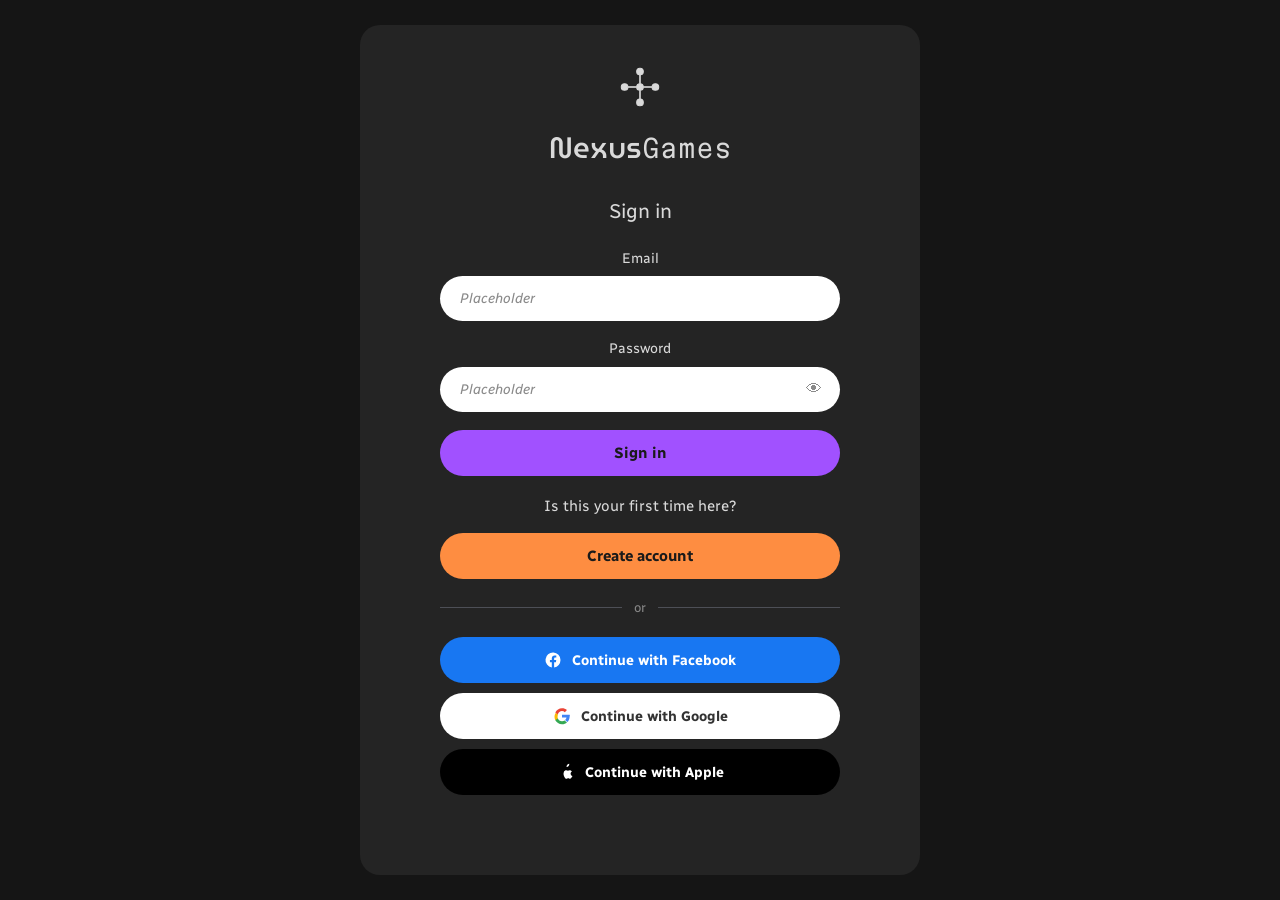
==== tp2/index.html @ e1c62dbc "Solucionando problemitas del git jeje" ====
<!DOCTYPE html>
<html lang="en">
<head>
    <meta charset="UTF-8">
    <meta name="viewport" content="width=device-width, initial-scale=1.0">
    <title>Nexus Games — Sign In</title>
    <link href="https://fonts.googleapis.com/css2?family=Radio+Canada:ital,wght@0,400;0,700;1,400&display=swap" rel="stylesheet">
    <link rel="stylesheet" href="css/variables.css">
    <link rel="stylesheet" href="css/base.css">
    <link rel="stylesheet" href="css/components.css">
    <link rel="stylesheet" href="css/login.css">
</head>
<body>

<div class="auth-wrapper">
    <div class="auth-card">

        <div class="logo-icon">
            <svg viewBox="0 0 40 40" width="44" fill="none">
                <circle cx="20" cy="6" r="3" fill="currentColor"/>
                <circle cx="34" cy="20" r="3" fill="currentColor"/>
                <circle cx="20" cy="34" r="3" fill="currentColor"/>
                <circle cx="6" cy="20" r="3" fill="currentColor"/>
                <circle cx="20" cy="20" r="3" fill="currentColor"/>
                <line x1="20" y1="9" x2="20" y2="17" stroke="currentColor" stroke-width="1.5"/>
                <line x1="31" y1="20" x2="23" y2="20" stroke="currentColor" stroke-width="1.5"/>
                <line x1="20" y1="31" x2="20" y2="23" stroke="currentColor" stroke-width="1.5"/>
                <line x1="9" y1="20" x2="17" y2="20" stroke="currentColor" stroke-width="1.5"/>
            </svg>
        </div>
        <div class="wordmark"><span class="nexus">Nexus</span><span class="games">Games</span></div>

        <!-- LOGIN -->
        <form id="loginForm">
            <h1>Sign in</h1>

            <div class="field">
                <label for="loginEmail">Email</label>
                <input type="email" id="loginEmail" required placeholder="Placeholder">
            </div>

            <div class="field">
                <label for="loginPassword">Password</label>
                <div class="input-wrap">
                    <input type="password" id="loginPassword" required placeholder="Placeholder">
                    <span class="toggle-password" id="togglePwd">👁</span>
                </div>
            </div>

            <button type="submit" class="btn-signin">Sign in</button>

            <p class="switch-text">Is this your first time here?</p>
            <button type="button" class="btn-create" id="showRegister">Create account</button>

            <div class="divider">or</div>

            <div class="social-stack">
                <button type="button" class="btn-social btn-facebook">
                    <svg viewBox="0 0 24 24" fill="currentColor"><path d="M22 12a10 10 0 1 0-11.6 9.9v-7H7.9V12h2.5V9.8c0-2.5 1.5-3.9 3.8-3.9 1.1 0 2.2.2 2.2.2v2.5h-1.3c-1.2 0-1.6.8-1.6 1.6V12h2.8l-.4 2.9h-2.4v7A10 10 0 0 0 22 12z"/></svg>
                    Continue with Facebook
                </button>
                <button type="button" class="btn-social btn-google">
                    <svg viewBox="0 0 24 24"><path fill="#4285F4" d="M22.5 12.2c0-.8-.1-1.4-.2-2H12v3.9h6c-.1.9-.7 2.4-2 3.3l3.2 2.5c1.9-1.8 3-4.4 3-7.7z"/><path fill="#34A853" d="M12 23c2.7 0 5-.9 6.6-2.4l-3.2-2.5c-.9.6-2 1-3.4 1-2.6 0-4.8-1.7-5.6-4.1H3.1v2.6C4.7 20.6 8.1 23 12 23z"/><path fill="#FBBC05" d="M6.4 15c-.2-.6-.3-1.3-.3-2s.1-1.4.3-2V8.4H3.1C2.4 9.8 2 11.4 2 13s.4 3.2 1.1 4.6L6.4 15z"/><path fill="#EA4335" d="M12 5.4c1.5 0 2.8.5 3.8 1.5l2.8-2.8C16.9 2.4 14.7 1.5 12 1.5 8.1 1.5 4.7 3.9 3.1 7.4l3.3 2.6C7.2 7.1 9.4 5.4 12 5.4z"/></svg>
                    Continue with Google
                </button>
                <button type="button" class="btn-social btn-apple">
                    <svg viewBox="0 0 24 24" fill="currentColor"><path d="M16.4 1c.1 1.1-.3 2.1-.9 2.9-.7.8-1.7 1.5-2.8 1.4-.1-1.1.4-2.2 1-2.9.7-.8 1.9-1.4 2.7-1.4zm4.2 16.2c-.3.7-.6 1.3-1 1.9-.6.9-1.2 1.9-2.2 1.9-1 0-1.3-.6-2.4-.6-1.1 0-1.5.6-2.4.6-1 0-1.7-.9-2.3-1.8-1.3-1.9-2.3-5.4-1-7.7.6-1.1 1.7-1.9 2.9-1.9 1 0 1.6.6 2.4.6.8 0 1.3-.6 2.4-.6 1 0 2.1.6 2.9 1.6-2.6 1.4-2.2 5.1.7 6z"/></svg>
                    Continue with Apple
                </button>
            </div>
        </form>

        <!-- REGISTER -->
        <form id="registerForm">
            <h1>Add your data</h1>
            <div class="field-row">
                <div class="field">
                    <label for="firstName">First name</label>
                    <input type="text" id="firstName" required placeholder="Placeholder">
                </div>
                <div class="field">
                    <label for="lastName">Last name</label>
                    <input type="text" id="lastName" required placeholder="Placeholder">
                </div>
            </div>
            <div class="field">
                <label for="regEmail">Email</label>
                <input type="email" id="regEmail" required placeholder="Placeholder">
            </div>
            <div class="field">
                <label for="nickname">Nickname (optional)</label>
                <input type="text" id="nickname" placeholder="Placeholder">
            </div>
            <div class="field">
                <label for="age">Date of birth</label>
                <input type="date" id="age" required>
            </div>
            <div class="field">
                <label for="regPassword">Password</label>
                <input type="password" id="regPassword" required placeholder="Placeholder">
            </div>
            <div class="field">
                <label for="confirmPassword">Confirm password</label>
                <input type="password" id="confirmPassword" required placeholder="Placeholder">
            </div>
            <button type="submit" class="btn-create">Create account</button>
            <p class="switch-text"><button type="button" id="showLogin" style="color:var(--color-primary);font-weight:700;">← Back to Sign in</button></p>
        </form>

    </div>
</div>

<div class="success-overlay" id="successOverlay">
    <div class="success-box">
        <div class="checkmark-circle">
            <svg width="32" height="32" viewBox="0 0 24 24" fill="none">
                <path d="M5 13l4 4L19 7" stroke="#1a1a1a" stroke-width="3" stroke-linecap="round" stroke-linejoin="round"/>
            </svg>
        </div>
        <p style="font-weight:700; font-size:16px;">Account created!</p>
        <p style="color: var(--color-text-secondary); font-size:13px; margin-top:4px;">Taking you to Home...</p>
    </div>
</div>

<script src="js/login.js"></script>
</body>
</html>
---- tp2/css/variables.css ----
/*Fuentes descargadas*/
@import url('https://fonts.googleapis.com/css2?family=MuseoModerno:ital,wght@0,100..900;1,100..900&display=swap');
@import url('https://fonts.googleapis.com/css2?family=Martian+Mono:wght@100..800&family=MuseoModerno:ital,wght@0,100..900;1,100..900&display=swap');

:root {
    /* Fondo (neutral scale) */
    --fondo-100: #D9D9D9;
    --fondo-200: #C7C7C7;
    --fondo-300: #878787;
    --fondo-500: #4D4F56;
    --fondo-700: #242424;
    --fondo-900: #151515;

    /* Primary (orange) */
    --primary-100: #FFC49C;
    --primary-300: #FFA263;
    --primary-500: #FE8D41;
    --primary-700: #8B2AFF;
    --primary-900: #E35B00;

    /* Secondary (purple) */
    --secondary-100: #D6B3FF;
    --secondary-300: #B87CFF;
    --secondary-500: #A151FF;
    --secondary-700: #8B2AFF;
    --secondary-900: #6F05EE;

    /* Accent 2 */
    --accent2-500: #03FFAF;

    /* Roles semánticos (así el resto del CSS no cambia si ajustás un tono) */
    --color-bg: var(--fondo-900);
    --color-surface: var(--fondo-700);
    --color-surface-light: var(--fondo-500);
    --color-border: var(--fondo-500);
    --color-text: var(--fondo-100);
    --color-text-secondary: var(--fondo-300);
    --font-logo1: 'MuseoModerno', sans-serif;
    --font-logo2: 'Martian Mono', sans-serif;

    --color-primary: var(--primary-500);
    --color-primary-hover: var(--primary-300);

    --color-secondary: var(--secondary-500);
    --color-secondary-hover: var(--secondary-300);

    --color-success: var(--accent2-500);

    --font-main: 'Radio Canada', -apple-system, 'Segoe UI', sans-serif;
    --font-logo: 'MuseoModerno', serif; /* reemplazá por tu fuente real del logo */

    --radius-pill: 999px;
    --radius-md: 10px;
    --radius-lg: 20px;

    --transition-fast: 0.15s ease;
    --transition-mid: 0.3s ease;
}
---- tp2/css/base.css ----
* {
    margin: 0;
    padding: 0;
    box-sizing: border-box;
}

body {
    font-family: var(--font-main);
    background-color: var(--color-bg);
    color: var(--color-text);
    min-height: 100vh;
    line-height: 1.4;
}

a { color: inherit; text-decoration: none; }

img { max-width: 100%; display: block; }

button {
    font-family: inherit;
    cursor: pointer;
    border: none;
    background: none;
    color: inherit;
}

input {
    font-family: inherit;
    color: var(--color-text);
}
---- tp2/css/components.css ----
/* Sign in — violeta (Secondary), animación 1: escala + brillo */
.btn-signin {
    background-color: var(--color-secondary);
    color: #1a1a1a;
    font-weight: 700;
    padding: 14px 24px;
    border-radius: var(--radius-pill);
    width: 100%;
    font-size: 15px;
    transition: transform var(--transition-fast), box-shadow var(--transition-fast), background-color var(--transition-fast);
}

.btn-signin:hover {
    background-color: var(--color-secondary-hover);
    transform: scale(1.02);
    box-shadow: 0 6px 20px rgba(161, 114, 236, 0.4);
}

.btn-signin:active { transform: scale(0.98); }

/* Create account — naranja (Primary), animación 2: relleno progresivo */
.btn-create {
    position: relative;
    overflow: hidden;
    background-color: var(--color-primary);
    color: #1a1a1a;
    font-weight: 700;
    padding: 14px 24px;
    border-radius: var(--radius-pill);
    width: 100%;
    font-size: 15px;
    z-index: 1;
    transition: color var(--transition-mid);
}

.btn-create::before {
    content: "";
    position: absolute;
    left: 0; bottom: 0;
    width: 100%; height: 0%;
    background-color: var(--primary-700);
    z-index: -1;
    transition: height var(--transition-mid);
}

.btn-create:hover::before { height: 100%; }

/* Botones sociales — animación 3: elevación + sombra */
.btn-social {
    display: flex;
    align-items: center;
    justify-content: center;
    gap: 10px;
    border-radius: var(--radius-pill);
    padding: 14px 20px;
    width: 100%;
    font-size: 14px;
    font-weight: 700;
    transition: transform var(--transition-fast), box-shadow var(--transition-fast);
}

.btn-social:hover {
    transform: translateY(-3px);
    box-shadow: 0 8px 16px rgba(0, 0, 0, 0.3);
}

.btn-facebook { background-color: #1877F2; color: #fff; }
.btn-google   { background-color: #ffffff; color: #333; }
.btn-apple    { background-color: #000000; color: #fff; }

.btn-social img, .btn-social svg { width: 18px; height: 18px; }
---- tp2/css/login.css ----
@import url('variables.css');

.auth-wrapper {
    min-height: 100vh;
    display: flex;
    align-items: center;
    justify-content: center;
    padding: 24px;
}

.auth-card {
    background-color: var(--color-surface);
    border-radius: var(--radius-lg);
    padding: 40px 80px;
    width: 100%;
    max-width: 560px;
    height: 850px;
    text-align: center;
}

.logo-icon {
    width: 44px;
    margin: 0 auto 12px;
}

.logo-icon svg { stroke: var(--color-text); }

.wordmark {
    font-size: 26px;
    margin-bottom: 28px;
}

.wordmark .nexus { font-family: var(--font-logo1); font-weight: 500; font-size: 29.5px; }
.wordmark .games { font-family: var(--font-logo2); font-weight: 300; font-size: 25.28px;}

.auth-card h1 {
    font-size: 20px;
    font-weight: 400;
    margin-bottom: 24px;
}

.field { margin-bottom: 18px; text-align: left; }

.field label {
    display: block;
    font-size: 14px;
    text-align: center;
    margin-bottom: 8px;
}

.field-row { display: flex; gap: 12px; }
.field-row .field { flex: 1; }

.input-wrap { position: relative; }

.field input {
    width: 100%;
    background-color: #ffffff;
    color: #333;
    border: none;
    border-radius: var(--radius-pill);
    padding: 14px 20px;
    font-size: 14px;
    font-style: italic;
}

.field input::placeholder {
    font-style: italic;
    color: #8a8a8a;
}

.toggle-password {
    position: absolute;
    right: 18px;
    top: 50%;
    transform: translateY(-50%);
    color: #8a8a8a;
}

.switch-text {
    margin: 20px 0 16px;
    font-size: 15px;
}

.divider {
    display: flex;
    align-items: center;
    gap: 12px;
    margin: 20px 0;
    color: var(--color-text-secondary);
    font-size: 13px;
}

.divider::before, .divider::after {
    content: "";
    flex: 1;
    height: 1px;
    background-color: var(--color-border);
}

.social-stack { display: flex; flex-direction: column; gap: 10px; }

#registerForm { display: none; }

/* Overlay de éxito */
.success-overlay {
    position: fixed;
    inset: 0;
    background-color: rgba(0,0,0,0.75);
    display: flex;
    align-items: center;
    justify-content: center;
    opacity: 0;
    pointer-events: none;
    transition: opacity var(--transition-mid);
    z-index: 100;
}

.success-overlay.show { opacity: 1; pointer-events: all; }

.success-box {
    background-color: var(--color-surface);
    border-radius: var(--radius-lg);
    padding: 40px;
    text-align: center;
    transform: scale(0.7);
    transition: transform var(--transition-mid);
}

.success-overlay.show .success-box { transform: scale(1); }

.checkmark-circle {
    width: 72px;
    height: 72px;
    border-radius: 50%;
    background-color: var(--color-success);
    display: flex;
    align-items: center;
    justify-content: center;
    margin: 0 auto 16px;
    animation: pop 0.4s ease;
}

@keyframes pop {
    0%   { transform: scale(0); }
    70%  { transform: scale(1.15); }
    100% { transform: scale(1); }
}

.checkmark-circle svg {
    stroke-dasharray: 24;
    stroke-dashoffset: 24;
    animation: draw 0.4s ease 0.2s forwards;
}

@keyframes draw { to { stroke-dashoffset: 0; } }
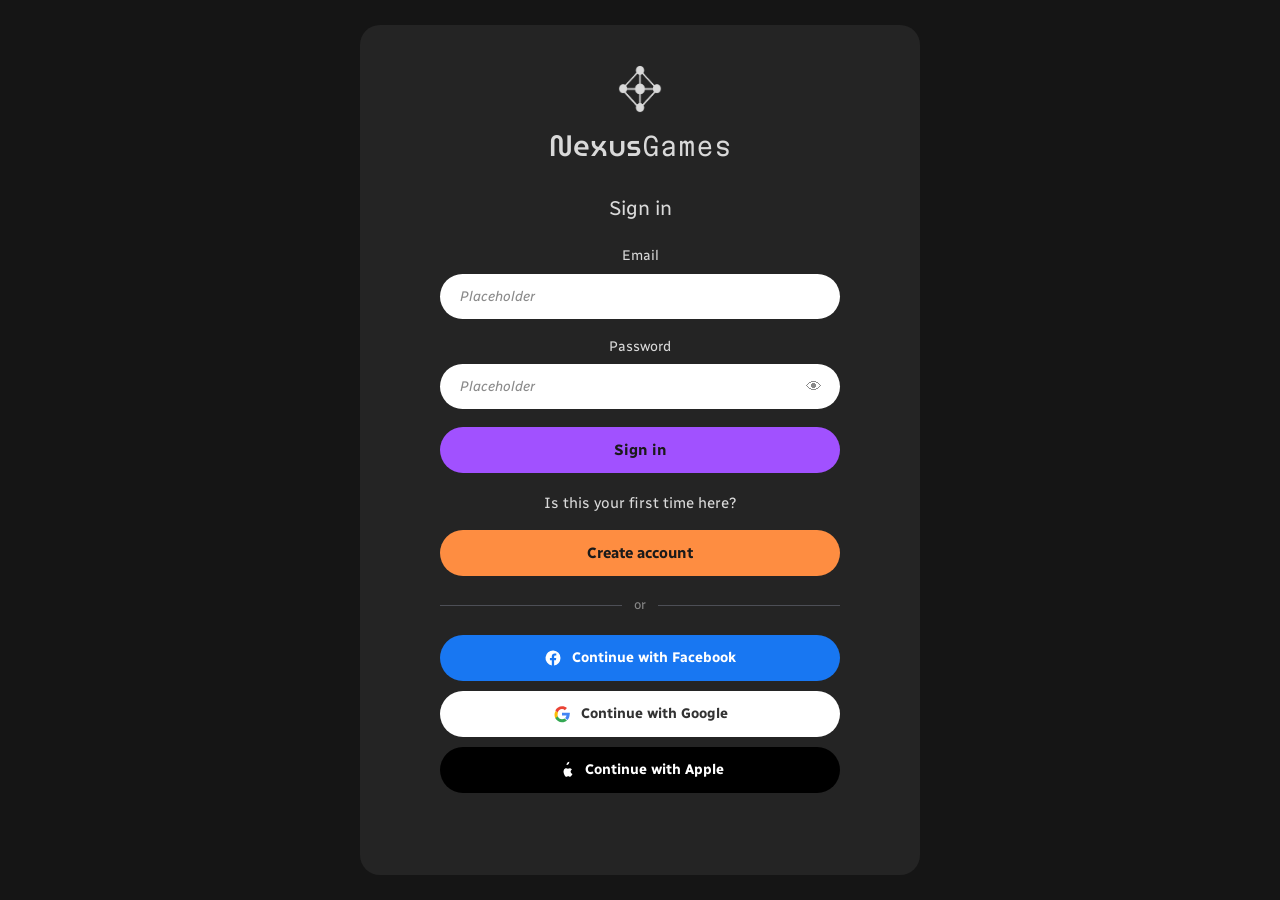
==== commit 40823e0b: "Cosas" ====
--- a/tp2/index.html
+++ b/tp2/index.html
@@ -16,17 +16,7 @@
     <div class="auth-card">
 
         <div class="logo-icon">
-            <svg viewBox="0 0 40 40" width="44" fill="none">
-                <circle cx="20" cy="6" r="3" fill="currentColor"/>
-                <circle cx="34" cy="20" r="3" fill="currentColor"/>
-                <circle cx="20" cy="34" r="3" fill="currentColor"/>
-                <circle cx="6" cy="20" r="3" fill="currentColor"/>
-                <circle cx="20" cy="20" r="3" fill="currentColor"/>
-                <line x1="20" y1="9" x2="20" y2="17" stroke="currentColor" stroke-width="1.5"/>
-                <line x1="31" y1="20" x2="23" y2="20" stroke="currentColor" stroke-width="1.5"/>
-                <line x1="20" y1="31" x2="20" y2="23" stroke="currentColor" stroke-width="1.5"/>
-                <line x1="9" y1="20" x2="17" y2="20" stroke="currentColor" stroke-width="1.5"/>
-            </svg>
+            <img src="assets/img/LogoNexus.png" alt="Nexus Games Logo" width="48" height="48">
         </div>
         <div class="wordmark"><span class="nexus">Nexus</span><span class="games">Games</span></div>
 
--- a/tp2/css/variables.css
+++ b/tp2/css/variables.css
@@ -35,6 +35,7 @@
     --color-border: var(--fondo-500);
     --color-text: var(--fondo-100);
     --color-text-secondary: var(--fondo-300);
+    
     --font-logo1: 'MuseoModerno', sans-serif;
     --font-logo2: 'Martian Mono', sans-serif;
 
--- a/tp2/css/login.css
+++ b/tp2/css/login.css
@@ -23,7 +23,6 @@
     margin: 0 auto 12px;
 }
 
-.logo-icon svg { stroke: var(--color-text); }
 
 .wordmark {
     font-size: 26px;
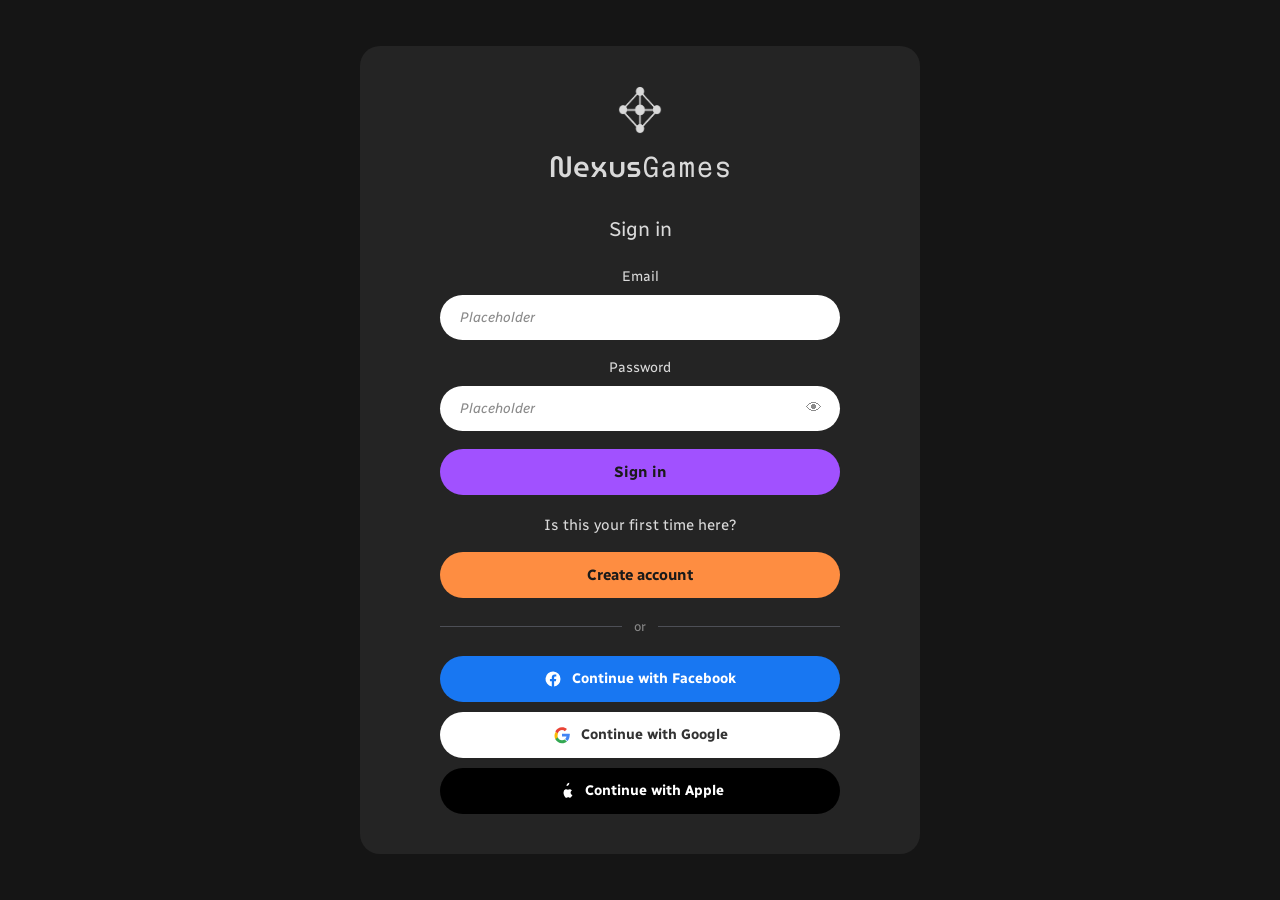
==== commit db72948d: "arreglos en register" ====
--- a/tp2/index.html
+++ b/tp2/index.html
@@ -4,7 +4,7 @@
     <meta charset="UTF-8">
     <meta name="viewport" content="width=device-width, initial-scale=1.0">
     <title>Nexus Games — Sign In</title>
-    <link href="https://fonts.googleapis.com/css2?family=Radio+Canada:ital,wght@0,400;0,700;1,400&display=swap" rel="stylesheet">
+    <link href="https://fonts.googleapis.com/css2?family=Radio+Canada:wght@400;700&display=swap" rel="stylesheet">
     <link rel="stylesheet" href="css/variables.css">
     <link rel="stylesheet" href="css/base.css">
     <link rel="stylesheet" href="css/components.css">
@@ -15,10 +15,12 @@
 <div class="auth-wrapper">
     <div class="auth-card">
 
-        <div class="logo-icon">
-            <img src="assets/img/LogoNexus.png" alt="Nexus Games Logo" width="48" height="48">
+        <div class="auth-brand" id="authBrand">
+            <div class="logo-icon">
+                <img src="assets/img/LogoNexus.png" alt="Nexus Games Logo" width="48" height="48">
+            </div>
+            <div class="wordmark"><span class="nexus">Nexus</span><span class="games">Games</span></div>
         </div>
-        <div class="wordmark"><span class="nexus">Nexus</span><span class="games">Games</span></div>
 
         <!-- LOGIN -->
         <form id="loginForm">
@@ -62,39 +64,60 @@
 
         <!-- REGISTER -->
         <form id="registerForm">
+            <button type="button" id="showLogin" class="back-link">
+                <svg width="18" height="18" viewBox="0 0 24 24" fill="none" stroke="currentColor" stroke-width="2.5" stroke-linecap="round" stroke-linejoin="round"><polyline points="15 18 9 12 15 6"></polyline></svg>
+                Back
+            </button>
             <h1>Add your data</h1>
+
+            <div class="field">
+                <label for="regEmail">Email <span class="required">*</span><span class="valid-check" id="emailCheck">✓</span></label>
+                <input type="email" id="regEmail" required placeholder="Placeholder">
+            </div>
+
             <div class="field-row">
                 <div class="field">
-                    <label for="firstName">First name</label>
+                    <label for="firstName">First name <span class="required">*</span><span class="valid-check" id="firstNameCheck">✓</span></label>
                     <input type="text" id="firstName" required placeholder="Placeholder">
                 </div>
                 <div class="field">
-                    <label for="lastName">Last name</label>
+                    <label for="lastName">Last name <span class="required">*</span><span class="valid-check" id="lastNameCheck">✓</span></label>
                     <input type="text" id="lastName" required placeholder="Placeholder">
                 </div>
             </div>
+
             <div class="field">
-                <label for="regEmail">Email</label>
-                <input type="email" id="regEmail" required placeholder="Placeholder">
+                <label for="regPassword">Password <span class="required">*</span><span class="valid-check" id="passwordCheck">✓</span></label>
+                <div class="input-wrap">
+                    <input type="password" id="regPassword" required placeholder="Placeholder">
+                    <span class="toggle-password" id="toggleRegPwd">👁</span>
+                </div>
             </div>
+
+            <div class="field">
+                <label for="confirmPassword">Confirm password <span class="required">*</span><span class="valid-check" id="confirmCheck">✓</span></label>
+                <div class="input-wrap">
+                    <input type="password" id="confirmPassword" required placeholder="Placeholder">
+                    <span class="toggle-password" id="toggleConfirmPwd">👁</span>
+                </div>
+                <span class="field-error" id="passwordError">Passwords do not match.</span>
+            </div>
+
             <div class="field">
                 <label for="nickname">Nickname (optional)</label>
                 <input type="text" id="nickname" placeholder="Placeholder">
             </div>
+
             <div class="field">
-                <label for="age">Date of birth</label>
-                <input type="date" id="age" required>
+                <label for="dobYear">Date of birth <span class="required">*</span><span class="valid-check" id="dobCheck">✓</span></label>
+                <div class="dob-row">
+                    <select id="dobYear" required></select>
+                    <select id="dobMonth" required></select>
+                    <select id="dobDay" required></select>
+                </div>
             </div>
-            <div class="field">
-                <label for="regPassword">Password</label>
-                <input type="password" id="regPassword" required placeholder="Placeholder">
-            </div>
-            <div class="field">
-                <label for="confirmPassword">Confirm password</label>
-                <input type="password" id="confirmPassword" required placeholder="Placeholder">
-            </div>
+
             <button type="submit" class="btn-create">Create account</button>
-            <p class="switch-text"><button type="button" id="showLogin" style="color:var(--color-primary);font-weight:700;">← Back to Sign in</button></p>
         </form>
 
     </div>
--- a/tp2/css/variables.css
+++ b/tp2/css/variables.css
@@ -46,6 +46,7 @@
     --color-secondary-hover: var(--secondary-300);
 
     --color-success: var(--accent2-500);
+    --color-required: #C73A3A;
 
     --font-main: 'Radio Canada', -apple-system, 'Segoe UI', sans-serif;
     --font-logo: 'MuseoModerno', serif; /* reemplazá por tu fuente real del logo */
@@ -56,4 +57,6 @@
 
     --transition-fast: 0.15s ease;
     --transition-mid: 0.3s ease;
+
+
 }
--- a/tp2/css/components.css
+++ b/tp2/css/components.css
@@ -20,8 +20,6 @@
 
 /* Create account — naranja (Primary), animación 2: relleno progresivo */
 .btn-create {
-    position: relative;
-    overflow: hidden;
     background-color: var(--color-primary);
     color: #1a1a1a;
     font-weight: 700;
@@ -29,21 +27,13 @@
     border-radius: var(--radius-pill);
     width: 100%;
     font-size: 15px;
-    z-index: 1;
-    transition: color var(--transition-mid);
+    transition: background-color var(--transition-fast), transform var(--transition-fast);
 }
 
-.btn-create::before {
-    content: "";
-    position: absolute;
-    left: 0; bottom: 0;
-    width: 100%; height: 0%;
-    background-color: var(--primary-700);
-    z-index: -1;
-    transition: height var(--transition-mid);
+.btn-create:hover {
+    background-color: var(--color-primary-hover);
+    transform: scale(1.02);
 }
-
-.btn-create:hover::before { height: 100%; }
 
 /* Botones sociales — animación 3: elevación + sombra */
 .btn-social {
@@ -68,4 +58,127 @@
 .btn-google   { background-color: #ffffff; color: #333; }
 .btn-apple    { background-color: #000000; color: #fff; }
 
-.btn-social img, .btn-social svg { width: 18px; height: 18px; }+.btn-social img, .btn-social svg { width: 18px; height: 18px; }
+
+/* ===== Game Card ===== 
+.game-card {
+    width: 203px;
+    height: 298px;
+    display: flex;
+    flex-direction: column;
+    border-radius: var(--radius-md);
+    overflow: hidden;
+    background-color: var(--color-surface);
+    cursor: pointer;
+}
+
+.game-card__media {
+    position: relative;
+    flex: 1;
+    min-height: 0;
+    background-image:
+            linear-gradient(45deg, #d9d9d9 25%, transparent 25%),
+            linear-gradient(-45deg, #d9d9d9 25%, transparent 25%),
+            linear-gradient(45deg, transparent 75%, #d9d9d9 75%),
+            linear-gradient(-45deg, transparent 75%, #d9d9d9 75%);
+    background-size: 16px 16px;
+    background-position: 0 0, 0 8px, 8px -8px, -8px 0px;
+    background-color: #ffffff;
+    transition: box-shadow var(--transition-mid);
+}
+
+.game-card:hover .game-card__media {
+    box-shadow: 0 0 10px var(--color-primary);
+}
+
+.game-card__badges {
+    position: absolute;
+    top: 8px;
+    left: 8px;
+    right: 8px;
+    display: flex;
+    align-items: center;
+    gap: 4px;
+    flex-wrap: nowrap;
+}
+
+.badge {
+    font-size: 9px;
+    font-weight: 700;
+    padding: 4px 8px;
+    border-radius: var(--radius-pill);
+    white-space: nowrap;
+}
+
+.badge--discount {
+    background-color: var(--fondo-900);
+    color: var(--color-success);
+}
+
+.badge--price {
+    background-color: var(--fondo-900);
+    color: var(--color-text);
+}
+
+.badge--cart {
+    background-color: var(--color-secondary);
+    color: #1a1a1a;
+}
+
+.badge--free {
+    background-color: var(--color-primary);
+    color: #1a1a1a;
+    position: absolute;
+    top: 0;
+    right: 0;
+}
+
+.game-card--free .game-card__badges {
+    justify-content: flex-end;
+}
+
+.game-card__footer {
+    flex-shrink: 0;
+    padding: 10px 12px;
+}
+
+.game-card__title {
+    font-size: 14px;
+    font-weight: 700;
+    color: var(--color-text);
+    white-space: nowrap;
+    overflow: hidden;
+    text-overflow: ellipsis;
+}
+
+.game-card__meta {
+    display: flex;
+    align-items: center;
+    justify-content: space-between;
+    max-height: 0;
+    opacity: 0;
+    overflow: hidden;
+    transition: max-height var(--transition-mid), opacity var(--transition-mid), margin-top var(--transition-mid);
+}
+
+.game-card:hover .game-card__meta {
+    max-height: 20px;
+    opacity: 1;
+    margin-top: 8px;
+}
+
+.game-card__category {
+    background-color: var(--fondo-300);
+    color: var(--fondo-900);
+    font-size: 10px;
+    padding: 2px 8px;
+    border-radius: var(--radius-pill);
+}
+
+.game-card__likes {
+    display: flex;
+    align-items: center;
+    gap: 4px;
+    font-size: 11px;
+    color: var(--color-text-secondary);
+}*/
--- a/tp2/css/login.css
+++ b/tp2/css/login.css
@@ -5,7 +5,8 @@
     display: flex;
     align-items: center;
     justify-content: center;
-    padding: 24px;
+    padding: 40px 24px;
+    overflow-y: auto;
 }
 
 .auth-card {
@@ -14,7 +15,6 @@
     padding: 40px 80px;
     width: 100%;
     max-width: 560px;
-    height: 850px;
     text-align: center;
 }
 
@@ -60,12 +60,28 @@
     border-radius: var(--radius-pill);
     padding: 14px 20px;
     font-size: 14px;
-    font-style: italic;
 }
 
 .field input::placeholder {
     font-style: italic;
     color: #8a8a8a;
+}
+
+.field input.input-error { border: 2px solid var(--color-required); }
+
+.field-error {
+    display: block;
+    color: var(--color-required);
+    font-size: 12px;
+    margin-top: 6px;
+    text-align: left;
+    min-height: 16px;
+    opacity: 0;
+    transition: opacity var(--transition-fast);
+}
+
+.field-error.show {
+    opacity: 1;
 }
 
 .toggle-password {
@@ -151,5 +167,52 @@
     stroke-dashoffset: 24;
     animation: draw 0.4s ease 0.2s forwards;
 }
-
-@keyframes draw { to { stroke-dashoffset: 0; } }+.required { color: var(--color-required); margin-left: 2px; }
+
+@keyframes draw { to { stroke-dashoffset: 0; } }
+
+.dob-row {
+    display: flex;
+    gap: 12px;
+}
+
+.dob-row select {
+    flex: 1;
+    width: 100%;
+    min-width: 0;
+    background-color: #ffffff;
+    color: #333;
+    border: none;
+    border-radius: var(--radius-pill);
+    padding: 14px 20px;
+    font-size: 14px;
+    appearance: none;
+    -webkit-appearance: none;
+    background-image: url("data:image/svg+xml,%3Csvg xmlns='http://www.w3.org/2000/svg' viewBox='0 0 24 24' fill='none' stroke='%23333' stroke-width='2'%3E%3Cpolyline points='6 9 12 15 18 9'/%3E%3C/svg%3E");
+    background-repeat: no-repeat;
+    background-position: right 16px center;
+    background-size: 16px;
+}
+
+.valid-check {
+    color: var(--color-success);
+    margin-left: 4px;
+    opacity: 0;
+    transition: opacity var(--transition-fast);
+}
+
+.valid-check.show {
+    opacity: 1;
+}
+
+.back-link {
+    display: flex;
+    align-items: center;
+    gap: 6px;
+    color: var(--color-text);
+    font-size: 15px;
+    font-weight: 600;
+    margin-bottom: 24px;
+    text-align: left;
+}
+.back-link:hover { color: var(--color-primary); }
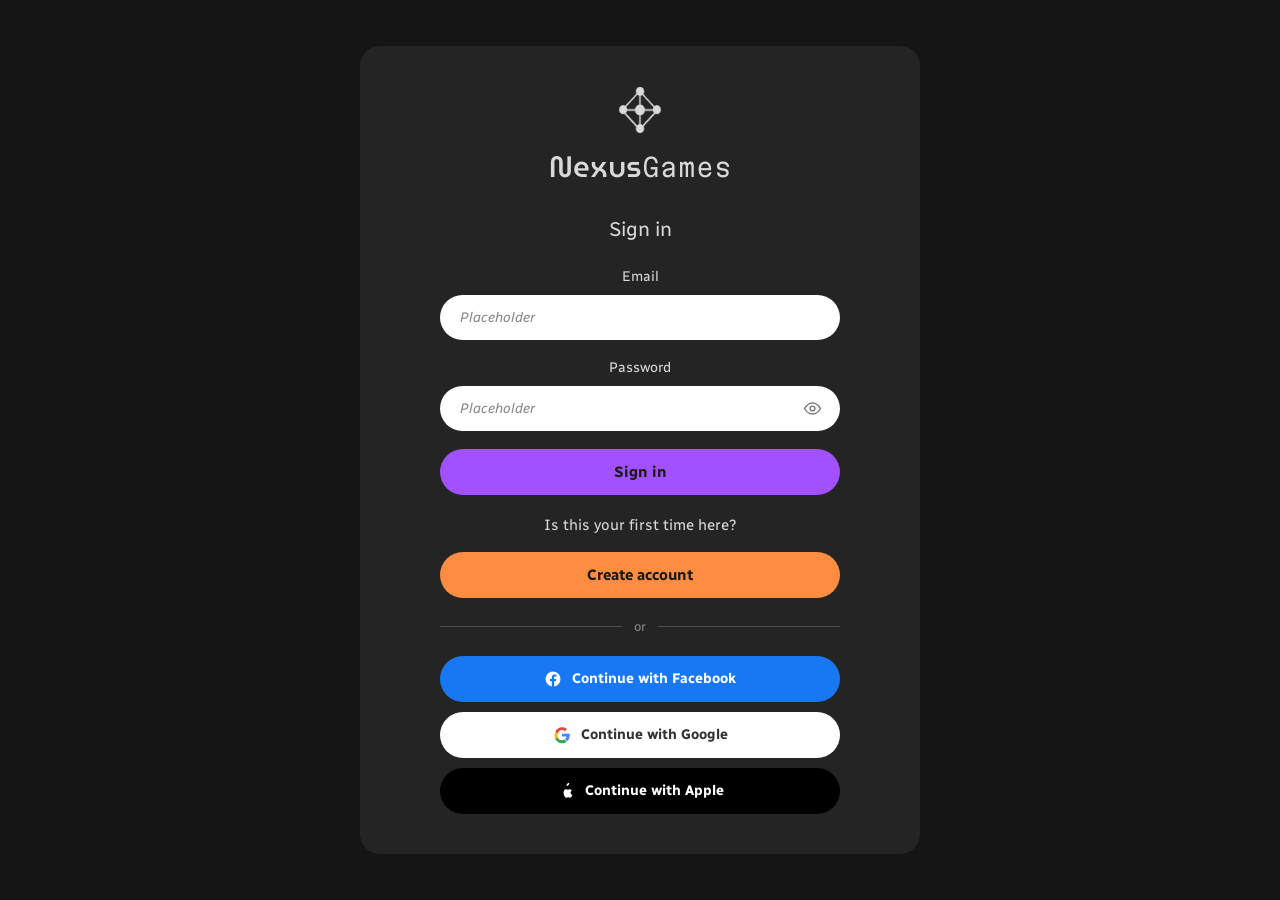
==== commit 2e2601bb: "Actualizacion de iconos y color de loading" ====
--- a/tp2/index.html
+++ b/tp2/index.html
@@ -35,7 +35,10 @@
                 <label for="loginPassword">Password</label>
                 <div class="input-wrap">
                     <input type="password" id="loginPassword" required placeholder="Placeholder">
-                    <span class="toggle-password" id="togglePwd">👁</span>
+                    <button type="button" class="toggle-password" id="togglePwd" data-target="loginPassword" aria-label="Show password" aria-controls="loginPassword" aria-pressed="false">
+                        <svg class="eye-icon eye-icon--open" viewBox="0 0 24 24" fill="none" stroke="currentColor" stroke-width="1.8" stroke-linecap="round" stroke-linejoin="round" aria-hidden="true"><path d="M2 12s3.6-7 10-7 10 7 10 7-3.6 7-10 7S2 12 2 12Z"/><circle cx="12" cy="12" r="3"/></svg>
+                        <svg class="eye-icon eye-icon--closed" viewBox="0 0 24 24" fill="none" stroke="currentColor" stroke-width="1.8" stroke-linecap="round" stroke-linejoin="round" aria-hidden="true"><path d="m3 3 18 18"/><path d="M10.6 10.6a2 2 0 0 0 2.8 2.8"/><path d="M9.9 5.2A10.7 10.7 0 0 1 12 5c6.4 0 10 7 10 7a15.6 15.6 0 0 1-3.1 3.9M6.2 6.2C3.5 8 2 12 2 12s3.6 7 10 7a10.7 10.7 0 0 0 4-.8"/></svg>
+                    </button>
                 </div>
             </div>
 
@@ -90,7 +93,10 @@
                 <label for="regPassword">Password <span class="required">*</span><span class="valid-check" id="passwordCheck">✓</span></label>
                 <div class="input-wrap">
                     <input type="password" id="regPassword" required placeholder="Placeholder">
-                    <span class="toggle-password" id="toggleRegPwd">👁</span>
+                    <button type="button" class="toggle-password" id="toggleRegPwd" data-target="regPassword" aria-label="Show password" aria-controls="regPassword" aria-pressed="false">
+                        <svg class="eye-icon eye-icon--open" viewBox="0 0 24 24" fill="none" stroke="currentColor" stroke-width="1.8" stroke-linecap="round" stroke-linejoin="round" aria-hidden="true"><path d="M2 12s3.6-7 10-7 10 7 10 7-3.6 7-10 7S2 12 2 12Z"/><circle cx="12" cy="12" r="3"/></svg>
+                        <svg class="eye-icon eye-icon--closed" viewBox="0 0 24 24" fill="none" stroke="currentColor" stroke-width="1.8" stroke-linecap="round" stroke-linejoin="round" aria-hidden="true"><path d="m3 3 18 18"/><path d="M10.6 10.6a2 2 0 0 0 2.8 2.8"/><path d="M9.9 5.2A10.7 10.7 0 0 1 12 5c6.4 0 10 7 10 7a15.6 15.6 0 0 1-3.1 3.9M6.2 6.2C3.5 8 2 12 2 12s3.6 7 10 7a10.7 10.7 0 0 0 4-.8"/></svg>
+                    </button>
                 </div>
             </div>
 
@@ -98,7 +104,10 @@
                 <label for="confirmPassword">Confirm password <span class="required">*</span><span class="valid-check" id="confirmCheck">✓</span></label>
                 <div class="input-wrap">
                     <input type="password" id="confirmPassword" required placeholder="Placeholder">
-                    <span class="toggle-password" id="toggleConfirmPwd">👁</span>
+                    <button type="button" class="toggle-password" id="toggleConfirmPwd" data-target="confirmPassword" aria-label="Show password" aria-controls="confirmPassword" aria-pressed="false">
+                        <svg class="eye-icon eye-icon--open" viewBox="0 0 24 24" fill="none" stroke="currentColor" stroke-width="1.8" stroke-linecap="round" stroke-linejoin="round" aria-hidden="true"><path d="M2 12s3.6-7 10-7 10 7 10 7-3.6 7-10 7S2 12 2 12Z"/><circle cx="12" cy="12" r="3"/></svg>
+                        <svg class="eye-icon eye-icon--closed" viewBox="0 0 24 24" fill="none" stroke="currentColor" stroke-width="1.8" stroke-linecap="round" stroke-linejoin="round" aria-hidden="true"><path d="m3 3 18 18"/><path d="M10.6 10.6a2 2 0 0 0 2.8 2.8"/><path d="M9.9 5.2A10.7 10.7 0 0 1 12 5c6.4 0 10 7 10 7a15.6 15.6 0 0 1-3.1 3.9M6.2 6.2C3.5 8 2 12 2 12s3.6 7 10 7a10.7 10.7 0 0 0 4-.8"/></svg>
+                    </button>
                 </div>
                 <span class="field-error" id="passwordError">Passwords do not match.</span>
             </div>
@@ -118,6 +127,24 @@
             </div>
 
             <button type="submit" class="btn-create">Create account</button>
+
+            <!-- Reutiliza las mismas opciones de acceso social disponibles en el login. -->
+            <div class="divider">or</div>
+
+            <div class="social-stack">
+                <button type="button" class="btn-social btn-facebook">
+                    <svg viewBox="0 0 24 24" fill="currentColor"><path d="M22 12a10 10 0 1 0-11.6 9.9v-7H7.9V12h2.5V9.8c0-2.5 1.5-3.9 3.8-3.9 1.1 0 2.2.2 2.2.2v2.5h-1.3c-1.2 0-1.6.8-1.6 1.6V12h2.8l-.4 2.9h-2.4v7A10 10 0 0 0 22 12z"/></svg>
+                    Continue with Facebook
+                </button>
+                <button type="button" class="btn-social btn-google">
+                    <svg viewBox="0 0 24 24"><path fill="#4285F4" d="M22.5 12.2c0-.8-.1-1.4-.2-2H12v3.9h6c-.1.9-.7 2.4-2 3.3l3.2 2.5c1.9-1.8 3-4.4 3-7.7z"/><path fill="#34A853" d="M12 23c2.7 0 5-.9 6.6-2.4l-3.2-2.5c-.9.6-2 1-3.4 1-2.6 0-4.8-1.7-5.6-4.1H3.1v2.6C4.7 20.6 8.1 23 12 23z"/><path fill="#FBBC05" d="M6.4 15c-.2-.6-.3-1.3-.3-2s.1-1.4.3-2V8.4H3.1C2.4 9.8 2 11.4 2 13s.4 3.2 1.1 4.6L6.4 15z"/><path fill="#EA4335" d="M12 5.4c1.5 0 2.8.5 3.8 1.5l2.8-2.8C16.9 2.4 14.7 1.5 12 1.5 8.1 1.5 4.7 3.9 3.1 7.4l3.3 2.6C7.2 7.1 9.4 5.4 12 5.4z"/></svg>
+                    Continue with Google
+                </button>
+                <button type="button" class="btn-social btn-apple">
+                    <svg viewBox="0 0 24 24" fill="currentColor"><path d="M16.4 1c.1 1.1-.3 2.1-.9 2.9-.7.8-1.7 1.5-2.8 1.4-.1-1.1.4-2.2 1-2.9.7-.8 1.9-1.4 2.7-1.4zm4.2 16.2c-.3.7-.6 1.3-1 1.9-.6.9-1.2 1.9-2.2 1.9-1 0-1.3-.6-2.4-.6-1.1 0-1.5.6-2.4.6-1 0-1.7-.9-2.3-1.8-1.3-1.9-2.3-5.4-1-7.7.6-1.1 1.7-1.9 2.9-1.9 1 0 1.6.6 2.4.6.8 0 1.3-.6 2.4-.6 1 0 2.1.6 2.9 1.6-2.6 1.4-2.2 5.1.7 6z"/></svg>
+                    Continue with Apple
+                </button>
+            </div>
         </form>
 
     </div>
@@ -130,11 +157,11 @@
                 <path d="M5 13l4 4L19 7" stroke="#1a1a1a" stroke-width="3" stroke-linecap="round" stroke-linejoin="round"/>
             </svg>
         </div>
-        <p style="font-weight:700; font-size:16px;">Account created!</p>
-        <p style="color: var(--color-text-secondary); font-size:13px; margin-top:4px;">Taking you to Home...</p>
+        <p id="successTitle" style="font-weight:700; font-size:16px;">Account created!</p>
+        <p id="successMessage" style="color: var(--color-text-secondary); font-size:13px; margin-top:4px;">Taking you to Home...</p>
     </div>
 </div>
 
 <script src="js/login.js"></script>
 </body>
-</html>+</html>
--- a/tp2/css/components.css
+++ b/tp2/css/components.css
@@ -1,4 +1,4 @@
-/* Sign in — violeta (Secondary), animación 1: escala + brillo */
+/* Conserva el color y combina el leve crecimiento con el reflejo del hover. */
 .btn-signin {
     background-color: var(--color-secondary);
     color: #1a1a1a;
@@ -7,18 +7,9 @@
     border-radius: var(--radius-pill);
     width: 100%;
     font-size: 15px;
-    transition: transform var(--transition-fast), box-shadow var(--transition-fast), background-color var(--transition-fast);
+    transition: transform var(--transition-fast);
 }
 
-.btn-signin:hover {
-    background-color: var(--color-secondary-hover);
-    transform: scale(1.02);
-    box-shadow: 0 6px 20px rgba(161, 114, 236, 0.4);
-}
-
-.btn-signin:active { transform: scale(0.98); }
-
-/* Create account — naranja (Primary), animación 2: relleno progresivo */
 .btn-create {
     background-color: var(--color-primary);
     color: #1a1a1a;
@@ -27,11 +18,11 @@
     border-radius: var(--radius-pill);
     width: 100%;
     font-size: 15px;
-    transition: background-color var(--transition-fast), transform var(--transition-fast);
+    transition: transform var(--transition-fast);
 }
 
+.btn-signin:hover,
 .btn-create:hover {
-    background-color: var(--color-primary-hover);
     transform: scale(1.02);
 }
 
@@ -60,125 +51,36 @@
 
 .btn-social img, .btn-social svg { width: 18px; height: 18px; }
 
-/* ===== Game Card ===== 
-.game-card {
-    width: 203px;
-    height: 298px;
-    display: flex;
-    flex-direction: column;
-    border-radius: var(--radius-md);
+/* Un reflejo tenue y lento recorre las acciones principales y sociales al pasar el cursor. */
+.btn-signin,
+.btn-create,
+.btn-social {
+    position: relative;
+    isolation: isolate;
     overflow: hidden;
-    background-color: var(--color-surface);
-    cursor: pointer;
 }
 
-.game-card__media {
-    position: relative;
-    flex: 1;
-    min-height: 0;
-    background-image:
-            linear-gradient(45deg, #d9d9d9 25%, transparent 25%),
-            linear-gradient(-45deg, #d9d9d9 25%, transparent 25%),
-            linear-gradient(45deg, transparent 75%, #d9d9d9 75%),
-            linear-gradient(-45deg, transparent 75%, #d9d9d9 75%);
-    background-size: 16px 16px;
-    background-position: 0 0, 0 8px, 8px -8px, -8px 0px;
-    background-color: #ffffff;
-    transition: box-shadow var(--transition-mid);
+.btn-signin::after,
+.btn-create::after,
+.btn-social::after {
+    content: "";
+    position: absolute;
+    top: -35%;
+    bottom: -35%;
+    left: -75%;
+    width: 48%;
+    border-radius: inherit;
+    background: linear-gradient(105deg, transparent 8%, rgba(255, 255, 255, .08) 34%, rgba(255, 255, 255, .38) 50%, rgba(255, 255, 255, .08) 66%, transparent 92%);
+    mix-blend-mode: screen;
+    opacity: 0;
+    pointer-events: none;
+    transform: skewX(-18deg);
 }
 
-.game-card:hover .game-card__media {
-    box-shadow: 0 0 10px var(--color-primary);
+.btn-signin:hover::after,
+.btn-create:hover::after,
+.btn-social:hover::after {
+    left: 135%;
+    opacity: .65;
+    transition: left 1.85s cubic-bezier(.22, 1.45, .36, 1), opacity .3s ease;
 }
-
-.game-card__badges {
-    position: absolute;
-    top: 8px;
-    left: 8px;
-    right: 8px;
-    display: flex;
-    align-items: center;
-    gap: 4px;
-    flex-wrap: nowrap;
-}
-
-.badge {
-    font-size: 9px;
-    font-weight: 700;
-    padding: 4px 8px;
-    border-radius: var(--radius-pill);
-    white-space: nowrap;
-}
-
-.badge--discount {
-    background-color: var(--fondo-900);
-    color: var(--color-success);
-}
-
-.badge--price {
-    background-color: var(--fondo-900);
-    color: var(--color-text);
-}
-
-.badge--cart {
-    background-color: var(--color-secondary);
-    color: #1a1a1a;
-}
-
-.badge--free {
-    background-color: var(--color-primary);
-    color: #1a1a1a;
-    position: absolute;
-    top: 0;
-    right: 0;
-}
-
-.game-card--free .game-card__badges {
-    justify-content: flex-end;
-}
-
-.game-card__footer {
-    flex-shrink: 0;
-    padding: 10px 12px;
-}
-
-.game-card__title {
-    font-size: 14px;
-    font-weight: 700;
-    color: var(--color-text);
-    white-space: nowrap;
-    overflow: hidden;
-    text-overflow: ellipsis;
-}
-
-.game-card__meta {
-    display: flex;
-    align-items: center;
-    justify-content: space-between;
-    max-height: 0;
-    opacity: 0;
-    overflow: hidden;
-    transition: max-height var(--transition-mid), opacity var(--transition-mid), margin-top var(--transition-mid);
-}
-
-.game-card:hover .game-card__meta {
-    max-height: 20px;
-    opacity: 1;
-    margin-top: 8px;
-}
-
-.game-card__category {
-    background-color: var(--fondo-300);
-    color: var(--fondo-900);
-    font-size: 10px;
-    padding: 2px 8px;
-    border-radius: var(--radius-pill);
-}
-
-.game-card__likes {
-    display: flex;
-    align-items: center;
-    gap: 4px;
-    font-size: 11px;
-    color: var(--color-text-secondary);
-}*/
--- a/tp2/css/login.css
+++ b/tp2/css/login.css
@@ -51,6 +51,7 @@
 .field-row .field { flex: 1; }
 
 .input-wrap { position: relative; }
+.field .input-wrap input { padding-right: 54px; }
 
 .field input {
     width: 100%;
@@ -86,10 +87,45 @@
 
 .toggle-password {
     position: absolute;
-    right: 18px;
+    right: 10px;
     top: 50%;
     transform: translateY(-50%);
-    color: #8a8a8a;
+    display: grid;
+    place-items: center;
+    width: 36px;
+    height: 36px;
+    border: 0;
+    border-radius: 50%;
+    background: transparent;
+    color: #777;
+    cursor: pointer;
+    transition: color var(--transition-fast), background-color var(--transition-fast);
+}
+
+/* Alinea el SVG dentro del campo y cambia el icono según el estado visible. */
+.toggle-password .eye-icon {
+    display: block;
+    width: 19px;
+    height: 19px;
+}
+
+.toggle-password .eye-icon--closed,
+.toggle-password[aria-pressed="true"] .eye-icon--open {
+    display: none;
+}
+
+.toggle-password[aria-pressed="true"] .eye-icon--closed {
+    display: block;
+}
+
+.toggle-password:hover {
+    color: var(--color-primary);
+    background-color: rgba(0, 0, 0, .06);
+}
+
+.toggle-password:focus-visible {
+    outline: 2px solid var(--color-primary);
+    outline-offset: 2px;
 }
 
 .switch-text {
@@ -215,4 +251,4 @@
     margin-bottom: 24px;
     text-align: left;
 }
-.back-link:hover { color: var(--color-primary); }+.back-link:hover { color: var(--color-primary); }
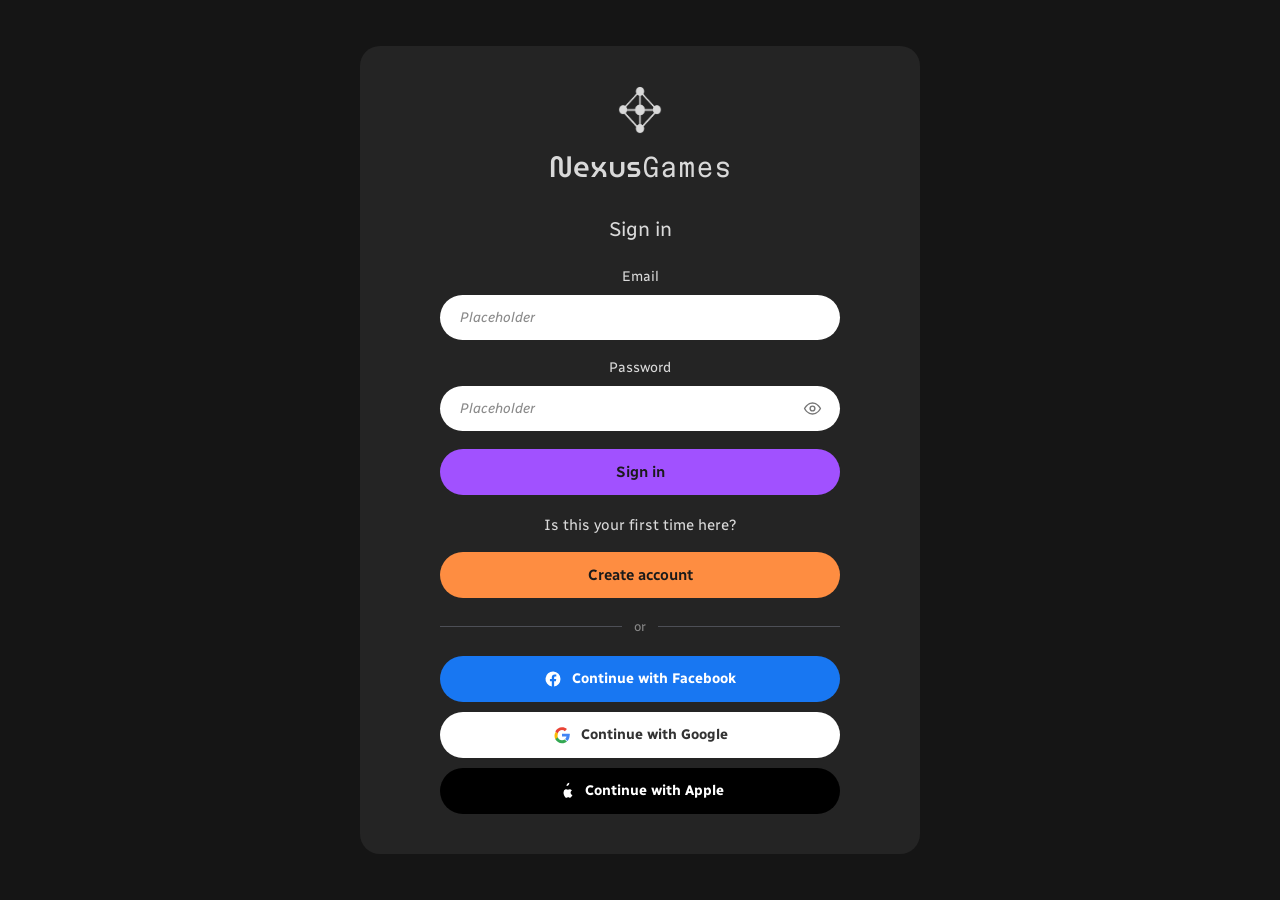
==== commit a1499b31: "Actualizacion 25.0" ====
--- a/tp2/index.html
+++ b/tp2/index.html
@@ -5,13 +5,14 @@
     <meta name="viewport" content="width=device-width, initial-scale=1.0">
     <title>Nexus Games — Sign In</title>
     <link href="https://fonts.googleapis.com/css2?family=Radio+Canada:wght@400;700&display=swap" rel="stylesheet">
-    <link rel="stylesheet" href="css/variables.css">
-    <link rel="stylesheet" href="css/base.css">
-    <link rel="stylesheet" href="css/components.css">
-    <link rel="stylesheet" href="css/login.css">
+    <link rel="stylesheet" href="css/base/variables.css">
+    <link rel="stylesheet" href="css/base/base.css">
+    <link rel="stylesheet" href="css/components/components.css">
+    <link rel="stylesheet" href="css/pages/login.css">
 </head>
 <body>
 
+<!-- ===== Formularios de login y registro ===== -->
 <div class="auth-wrapper">
     <div class="auth-card">
 
@@ -126,7 +127,19 @@
                 </div>
             </div>
 
-            <button type="submit" class="btn-create">Create account</button>
+            <div class="captcha-wrap">
+                <label class="captcha" for="captchaCheck">
+                    <input type="checkbox" id="captchaCheck" required>
+                    <span class="captcha-box" aria-hidden="true"></span>
+                    <span class="captcha-label">I'm not a robot</span>
+                    <span class="captcha-brand" aria-hidden="true">
+                        <svg viewBox="0 0 32 32" class="captcha-logo"><path fill="#4285f4" d="M16 3a13 13 0 0 1 11.2 6.4l-5 2.8A7.2 7.2 0 0 0 16 8.6V3Z"/><path fill="#34a853" d="M27.2 9.4A13 13 0 0 1 16 29v-5.6a7.4 7.4 0 0 0 6.2-11.2l5-2.8Z"/><path fill="#fbbc05" d="M16 29A13 13 0 0 1 4.8 9.4l5 2.8A7.4 7.4 0 0 0 16 23.4V29Z"/><path fill="#ea4335" d="M4.8 9.4A13 13 0 0 1 16 3v5.6a7.4 7.4 0 0 0-6.2 3.6l-5-2.8Z"/><path fill="#fff" d="m13.3 16 1.8 1.8 4-4 1.4 1.4-5.4 5.4-3.2-3.2 1.4-1.4Z"/></svg>
+                        <span>reCAPTCHA</span>
+                    </span>
+                </label>
+            </div>
+
+            <button type="submit" class="btn-create">Register</button>
 
             <!-- Reutiliza las mismas opciones de acceso social disponibles en el login. -->
             <div class="divider">or</div>
@@ -162,6 +175,7 @@
     </div>
 </div>
 
-<script src="js/login.js"></script>
+<!-- Conecta los formularios, su validación y la confirmación de acceso. -->
+<script src="js/pages/login.js"></script>
 </body>
 </html>
--- a/tp2/css/base/variables.css
+++ b/tp2/css/base/variables.css
@@ -0,0 +1,64 @@
+/* ===== Fuentes y variables visuales globales ===== */
+/*Fuentes descargadas*/
+@import url('https://fonts.googleapis.com/css2?family=Radio+Canada:wght@400;500;600;700&display=swap');
+@import url('https://fonts.googleapis.com/css2?family=MuseoModerno:ital,wght@0,100..900;1,100..900&display=swap');
+@import url('https://fonts.googleapis.com/css2?family=Martian+Mono:wght@100..800&family=MuseoModerno:ital,wght@0,100..900;1,100..900&display=swap');
+
+/* ===== Tokens visuales compartidos ===== */
+:root {
+    /* Fondo (neutral scale) */
+    --fondo-100: #D9D9D9;
+    --fondo-200: #C7C7C7;
+    --fondo-300: #878787;
+    --fondo-500: #4D4F56;
+    --fondo-700: #242424;
+    --fondo-900: #151515;
+
+    /* Primary (orange) */
+    --primary-100: #FFC49C;
+    --primary-300: #FFA263;
+    --primary-500: #FE8D41;
+    --primary-700: #8B2AFF;
+    --primary-900: #E35B00;
+
+    /* Secondary (purple) */
+    --secondary-100: #D6B3FF;
+    --secondary-300: #B87CFF;
+    --secondary-500: #A151FF;
+    --secondary-700: #8B2AFF;
+    --secondary-900: #6F05EE;
+
+    /* Accent 2 */
+    --accent2-500: #03FFAF;
+
+    /* Roles semánticos (así el resto del CSS no cambia si ajustás un tono) */
+    --color-bg: var(--fondo-900);
+    --color-surface: var(--fondo-700);
+    --color-surface-light: var(--fondo-500);
+    --color-border: var(--fondo-500);
+    --color-text: var(--fondo-100);
+    --color-text-secondary: var(--fondo-300);
+    
+    --font-logo1: 'MuseoModerno', sans-serif;
+    --font-logo2: 'Martian Mono', sans-serif;
+
+    --color-primary: var(--primary-500);
+    --color-primary-hover: var(--primary-300);
+
+    --color-secondary: var(--secondary-500);
+    --color-secondary-hover: var(--secondary-300);
+
+    --color-success: var(--accent2-500);
+    --color-required: #C73A3A;
+
+    --font-main: 'Radio Canada', -apple-system, 'Segoe UI', sans-serif;
+
+    --radius-pill: 999px;
+    --radius-md: 10px;
+    --radius-lg: 20px;
+
+    --transition-fast: 0.15s ease;
+    --transition-mid: 0.3s ease;
+
+
+}
--- a/tp2/css/base/base.css
+++ b/tp2/css/base/base.css
@@ -0,0 +1,37 @@
+/* ===== Reglas base del sitio ===== */
+* {
+    margin: 0;
+    padding: 0;
+    box-sizing: border-box;
+}
+
+body {
+    font-family: var(--font-main);
+    background-color: var(--color-bg);
+    color: var(--color-text);
+    min-height: 100vh;
+    line-height: 1.4;
+}
+
+a { color: inherit; text-decoration: none; }
+
+img { max-width: 100%; display: block; }
+
+button {
+    font-family: inherit;
+    cursor: pointer;
+    border: none;
+    background: none;
+    color: inherit;
+}
+
+/* Unifica la tipografía de todos los botones salvo los proveedores sociales. */
+button:not(.btn-social) {
+    font-family: var(--font-main);
+    font-weight: 600;
+}
+
+input {
+    font-family: inherit;
+    color: var(--color-text);
+}
--- a/tp2/css/components/components.css
+++ b/tp2/css/components/components.css
@@ -0,0 +1,87 @@
+/* ===== Botones y acciones reutilizables ===== */
+/* Conserva el color y combina el leve crecimiento con el reflejo del hover. */
+.btn-signin {
+    background-color: var(--color-secondary);
+    color: #1a1a1a;
+    font-weight: 600;
+    padding: 14px 24px;
+    border-radius: var(--radius-pill);
+    width: 100%;
+    font-size: 15px;
+    transition: transform var(--transition-fast);
+}
+
+.btn-create {
+    background-color: var(--color-primary);
+    color: #1a1a1a;
+    font-weight: 600;
+    padding: 14px 24px;
+    border-radius: var(--radius-pill);
+    width: 100%;
+    font-size: 15px;
+    transition: transform var(--transition-fast);
+}
+
+.btn-signin:hover,
+.btn-create:hover {
+    transform: scale(1.02);
+}
+
+/* Botones sociales — animación 3: elevación + sombra */
+.btn-social {
+    display: flex;
+    align-items: center;
+    justify-content: center;
+    gap: 10px;
+    border-radius: var(--radius-pill);
+    padding: 14px 20px;
+    width: 100%;
+    font-size: 14px;
+    font-weight: 700;
+    transition: transform var(--transition-fast), box-shadow var(--transition-fast);
+}
+
+.btn-social:hover {
+    transform: translateY(-3px);
+    box-shadow: 0 8px 16px rgba(0, 0, 0, 0.3);
+}
+
+.btn-facebook { background-color: #1877F2; color: #fff; }
+.btn-google   { background-color: #ffffff; color: #333; }
+.btn-apple    { background-color: #000000; color: #fff; }
+
+.btn-social img, .btn-social svg { width: 18px; height: 18px; }
+
+/* Un reflejo tenue y lento recorre las acciones principales y sociales al pasar el cursor. */
+.btn-signin,
+.btn-create,
+.btn-social {
+    position: relative;
+    isolation: isolate;
+    overflow: hidden;
+}
+
+.btn-signin::after,
+.btn-create::after,
+.btn-social::after {
+    content: "";
+    position: absolute;
+    top: -35%;
+    bottom: -35%;
+    left: -75%;
+    width: 48%;
+    border-radius: inherit;
+    background: linear-gradient(105deg, transparent 8%, rgba(255, 255, 255, .08) 34%, rgba(255, 255, 255, .38) 50%, rgba(255, 255, 255, .08) 66%, transparent 92%);
+    mix-blend-mode: screen;
+    opacity: 0;
+    pointer-events: none;
+    transform: skewX(-18deg);
+}
+
+.btn-signin:hover::after,
+.btn-create:hover::after,
+.btn-social:hover::after {
+    left: 135%;
+    opacity: .65;
+    transition: left 1.85s cubic-bezier(.22, 1.45, .36, 1), opacity .3s ease;
+}
--- a/tp2/css/pages/login.css
+++ b/tp2/css/pages/login.css
@@ -0,0 +1,332 @@
+@import url('../base/variables.css');
+
+/* ===== Estructura de los formularios ===== */
+.auth-wrapper {
+    min-height: 100vh;
+    display: flex;
+    align-items: center;
+    justify-content: center;
+    padding: 40px 24px;
+    overflow-y: auto;
+}
+
+.auth-card {
+    background-color: var(--color-surface);
+    border-radius: var(--radius-lg);
+    padding: 40px 80px;
+    width: 100%;
+    max-width: 560px;
+    text-align: center;
+}
+
+.logo-icon {
+    width: 44px;
+    margin: 0 auto 12px;
+}
+
+
+.wordmark {
+    font-size: 26px;
+    margin-bottom: 28px;
+}
+
+.wordmark .nexus { font-family: var(--font-logo1); font-weight: 500; font-size: 29.5px; }
+.wordmark .games { font-family: var(--font-logo2); font-weight: 300; font-size: 25.28px;}
+
+.auth-card h1 {
+    font-size: 20px;
+    font-weight: 400;
+    margin-bottom: 24px;
+}
+
+.field { margin-bottom: 18px; text-align: left; }
+
+.field label {
+    display: block;
+    font-size: 14px;
+    text-align: center;
+    margin-bottom: 8px;
+}
+
+.field-row { display: flex; gap: 12px; }
+.field-row .field { flex: 1; }
+
+.input-wrap { position: relative; }
+.field .input-wrap input { padding-right: 54px; }
+
+.field input {
+    width: 100%;
+    background-color: #ffffff;
+    color: #333;
+    border: none;
+    border-radius: var(--radius-pill);
+    padding: 14px 20px;
+    font-size: 14px;
+}
+
+.field input::placeholder {
+    font-style: italic;
+    color: #8a8a8a;
+}
+
+.field input.input-error { border: 2px solid var(--color-required); }
+
+.field-error {
+    display: block;
+    color: var(--color-required);
+    font-size: 12px;
+    margin-top: 6px;
+    text-align: left;
+    min-height: 16px;
+    opacity: 0;
+    transition: opacity var(--transition-fast);
+}
+
+.field-error.show {
+    opacity: 1;
+}
+
+.toggle-password {
+    position: absolute;
+    right: 10px;
+    top: 50%;
+    transform: translateY(-50%);
+    display: grid;
+    place-items: center;
+    width: 36px;
+    height: 36px;
+    border: 0;
+    border-radius: 50%;
+    background: transparent;
+    color: #777;
+    cursor: pointer;
+    transition: color var(--transition-fast), background-color var(--transition-fast);
+}
+
+/* Alinea el SVG dentro del campo y cambia el icono según el estado visible. */
+.toggle-password .eye-icon {
+    display: block;
+    width: 19px;
+    height: 19px;
+}
+
+.toggle-password .eye-icon--closed,
+.toggle-password[aria-pressed="true"] .eye-icon--open {
+    display: none;
+}
+
+.toggle-password[aria-pressed="true"] .eye-icon--closed {
+    display: block;
+}
+
+.toggle-password:hover {
+    color: var(--color-primary);
+    background-color: rgba(0, 0, 0, .06);
+}
+
+.toggle-password:focus-visible {
+    outline: 2px solid var(--color-primary);
+    outline-offset: 2px;
+}
+
+.switch-text {
+    margin: 20px 0 16px;
+    font-size: 15px;
+}
+
+.divider {
+    display: flex;
+    align-items: center;
+    gap: 12px;
+    margin: 20px 0;
+    color: var(--color-text-secondary);
+    font-size: 13px;
+}
+
+.divider::before, .divider::after {
+    content: "";
+    flex: 1;
+    height: 1px;
+    background-color: var(--color-border);
+}
+
+.social-stack { display: flex; flex-direction: column; gap: 10px; }
+
+#registerForm { display: none; }
+
+/* ===== Confirmación de acceso o registro ===== */
+/* Overlay de éxito */
+.success-overlay {
+    position: fixed;
+    inset: 0;
+    background-color: rgba(0,0,0,0.75);
+    display: flex;
+    align-items: center;
+    justify-content: center;
+    opacity: 0;
+    pointer-events: none;
+    transition: opacity var(--transition-mid);
+    z-index: 100;
+}
+
+.success-overlay.show { opacity: 1; pointer-events: all; }
+
+.success-box {
+    background-color: var(--color-surface);
+    border-radius: var(--radius-lg);
+    padding: 40px;
+    text-align: center;
+    transform: scale(0.7);
+    transition: transform var(--transition-mid);
+}
+
+.success-overlay.show .success-box { transform: scale(1); }
+
+/* Hace latir suavemente el círculo verde mientras el cartel de éxito está visible. */
+.success-overlay.show .checkmark-circle {
+    animation: heartbeat 1.25s ease-in-out 0.4s infinite;
+}
+
+/* Mantiene el pulso visible y suave durante todo el cartel de confirmación. */
+@keyframes heartbeat {
+    0%, 100% { transform: scale(1); box-shadow: 0 0 0 0 rgba(76, 175, 80, 0.08); }
+    50% { transform: scale(1.1); box-shadow: 0 0 0 10px rgba(76, 175, 80, 0.2); }
+}
+
+.checkmark-circle {
+    width: 72px;
+    height: 72px;
+    border-radius: 50%;
+    background-color: var(--color-success);
+    display: flex;
+    align-items: center;
+    justify-content: center;
+    margin: 0 auto 16px;
+    animation: pop 0.4s ease;
+}
+
+@keyframes pop {
+    0%   { transform: scale(0); }
+    70%  { transform: scale(1.15); }
+    100% { transform: scale(1); }
+}
+
+.checkmark-circle svg {
+    stroke-dasharray: 24;
+    stroke-dashoffset: 24;
+    animation: draw 0.4s ease 0.2s forwards;
+}
+.required { color: var(--color-required); margin-left: 2px; }
+
+@keyframes draw { to { stroke-dashoffset: 0; } }
+
+.dob-row {
+    display: flex;
+    gap: 12px;
+}
+
+.dob-row select {
+    flex: 1;
+    width: 100%;
+    min-width: 0;
+    background-color: #ffffff;
+    color: #333;
+    border: none;
+    border-radius: var(--radius-pill);
+    padding: 14px 20px;
+    font-size: 14px;
+    appearance: none;
+    -webkit-appearance: none;
+    background-image: url("data:image/svg+xml,%3Csvg xmlns='http://www.w3.org/2000/svg' viewBox='0 0 24 24' fill='none' stroke='%23333' stroke-width='2'%3E%3Cpolyline points='6 9 12 15 18 9'/%3E%3C/svg%3E");
+    background-repeat: no-repeat;
+    background-position: right 16px center;
+    background-size: 16px;
+}
+
+.captcha-wrap {
+    margin: 28px 0 30px;
+}
+
+.captcha {
+    min-height: 44px;
+    display: flex;
+    align-items: center;
+    gap: 7px;
+    padding: 5px 12px;
+    border-radius: var(--radius-pill);
+    background: #fff;
+    color: #55565d;
+    text-align: left;
+    cursor: pointer;
+}
+
+.captcha input {
+    position: absolute;
+    opacity: 0;
+    width: 1px;
+    height: 1px;
+}
+
+.captcha-box {
+    width: 27px;
+    height: 27px;
+    flex: 0 0 27px;
+    border: 2px solid #aeb7c4;
+    border-radius: 5px;
+    display: grid;
+    place-items: center;
+}
+
+.captcha input:checked + .captcha-box::after {
+    content: "✓";
+    color: #188038;
+    font-size: 22px;
+    line-height: 1;
+}
+
+.captcha input:focus-visible + .captcha-box {
+    outline: 2px solid var(--color-primary);
+    outline-offset: 2px;
+}
+
+.captcha-label { font-size: 15px; }
+
+.captcha-brand {
+    margin-left: auto;
+    min-width: 38px;
+    display: flex;
+    flex-direction: column;
+    align-items: center;
+    color: #555;
+    font: 7px Arial, sans-serif;
+}
+
+.captcha-logo { width: 25px; height: 25px; }
+
+@media (max-width: 480px) {
+    .captcha-wrap { margin: 22px 0; }
+    .captcha-label { font-size: 14px; }
+}
+
+.valid-check {
+    color: var(--color-success);
+    margin-left: 4px;
+    opacity: 0;
+    transition: opacity var(--transition-fast);
+}
+
+.valid-check.show {
+    opacity: 1;
+}
+
+.back-link {
+    display: flex;
+    align-items: center;
+    gap: 6px;
+    color: var(--color-text);
+    font-size: 15px;
+    font-weight: 600;
+    margin-bottom: 24px;
+    text-align: left;
+}
+.back-link:hover { color: var(--color-primary); }
